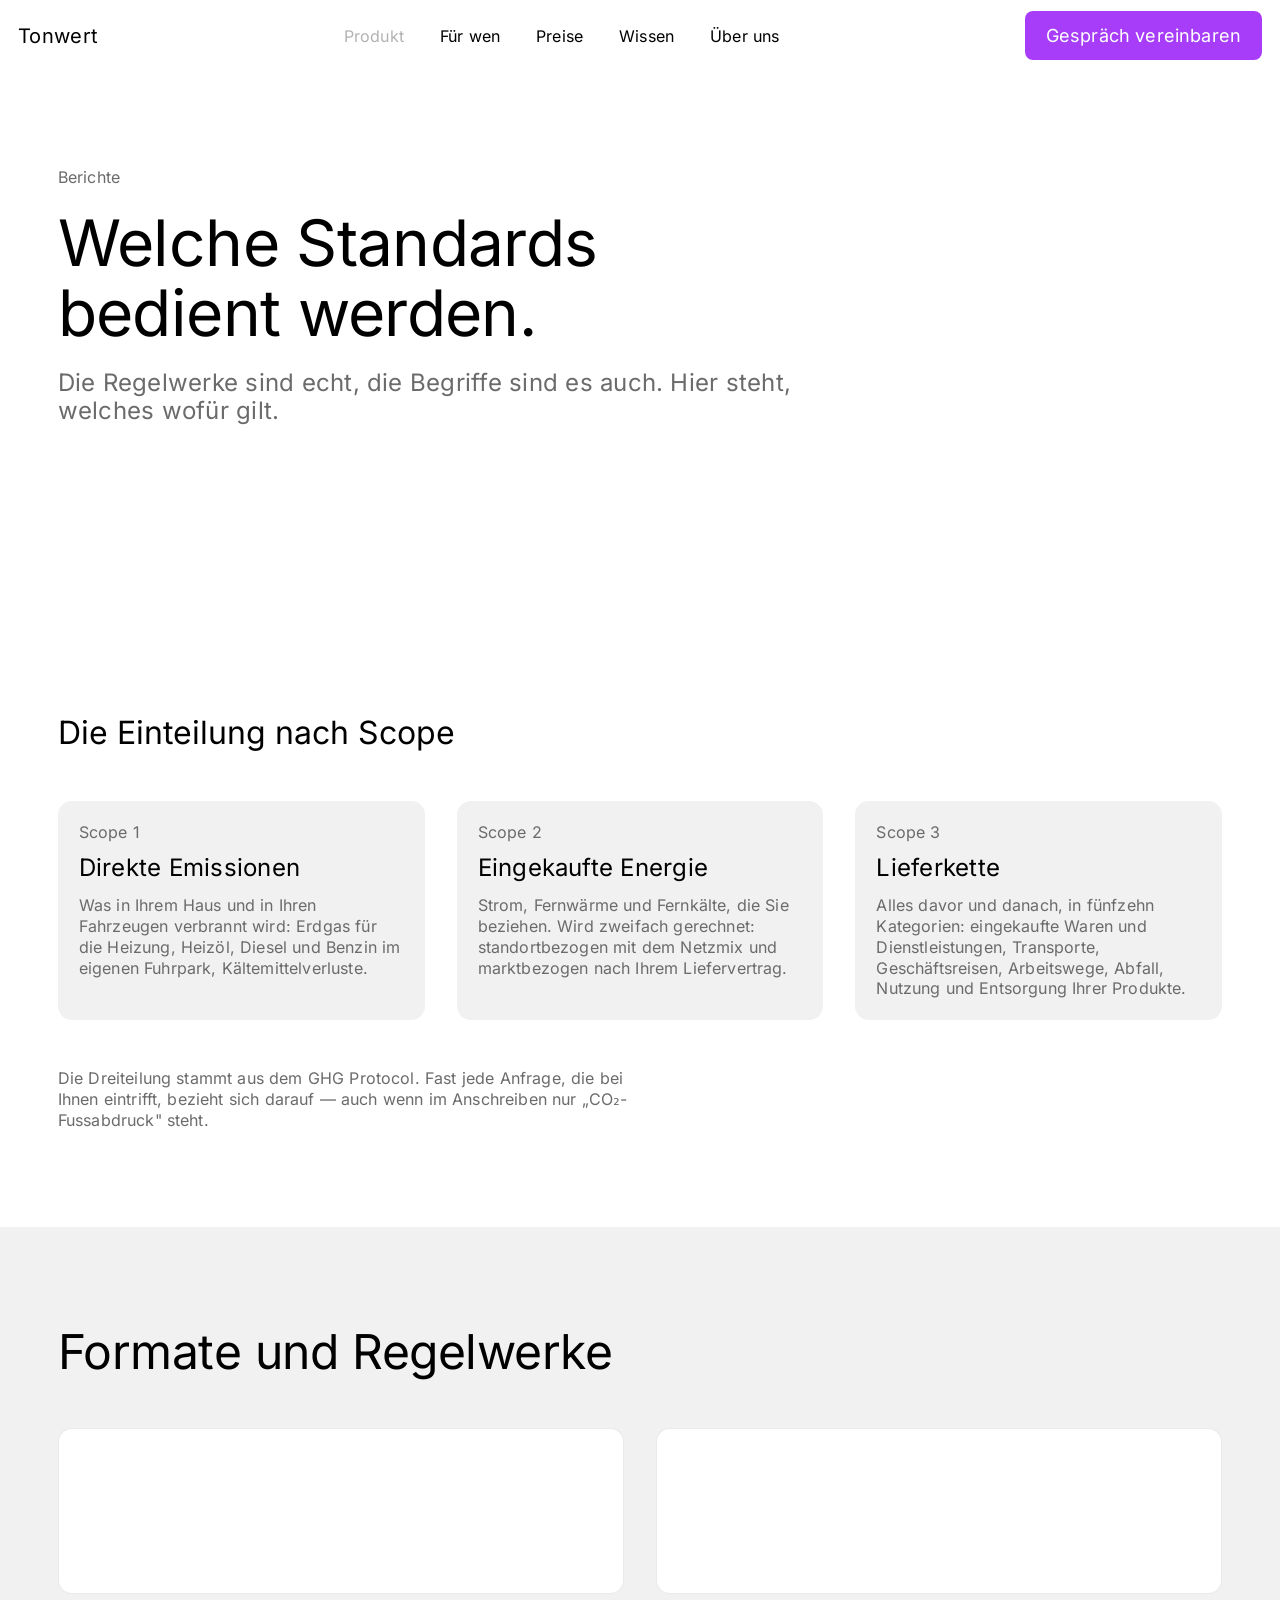
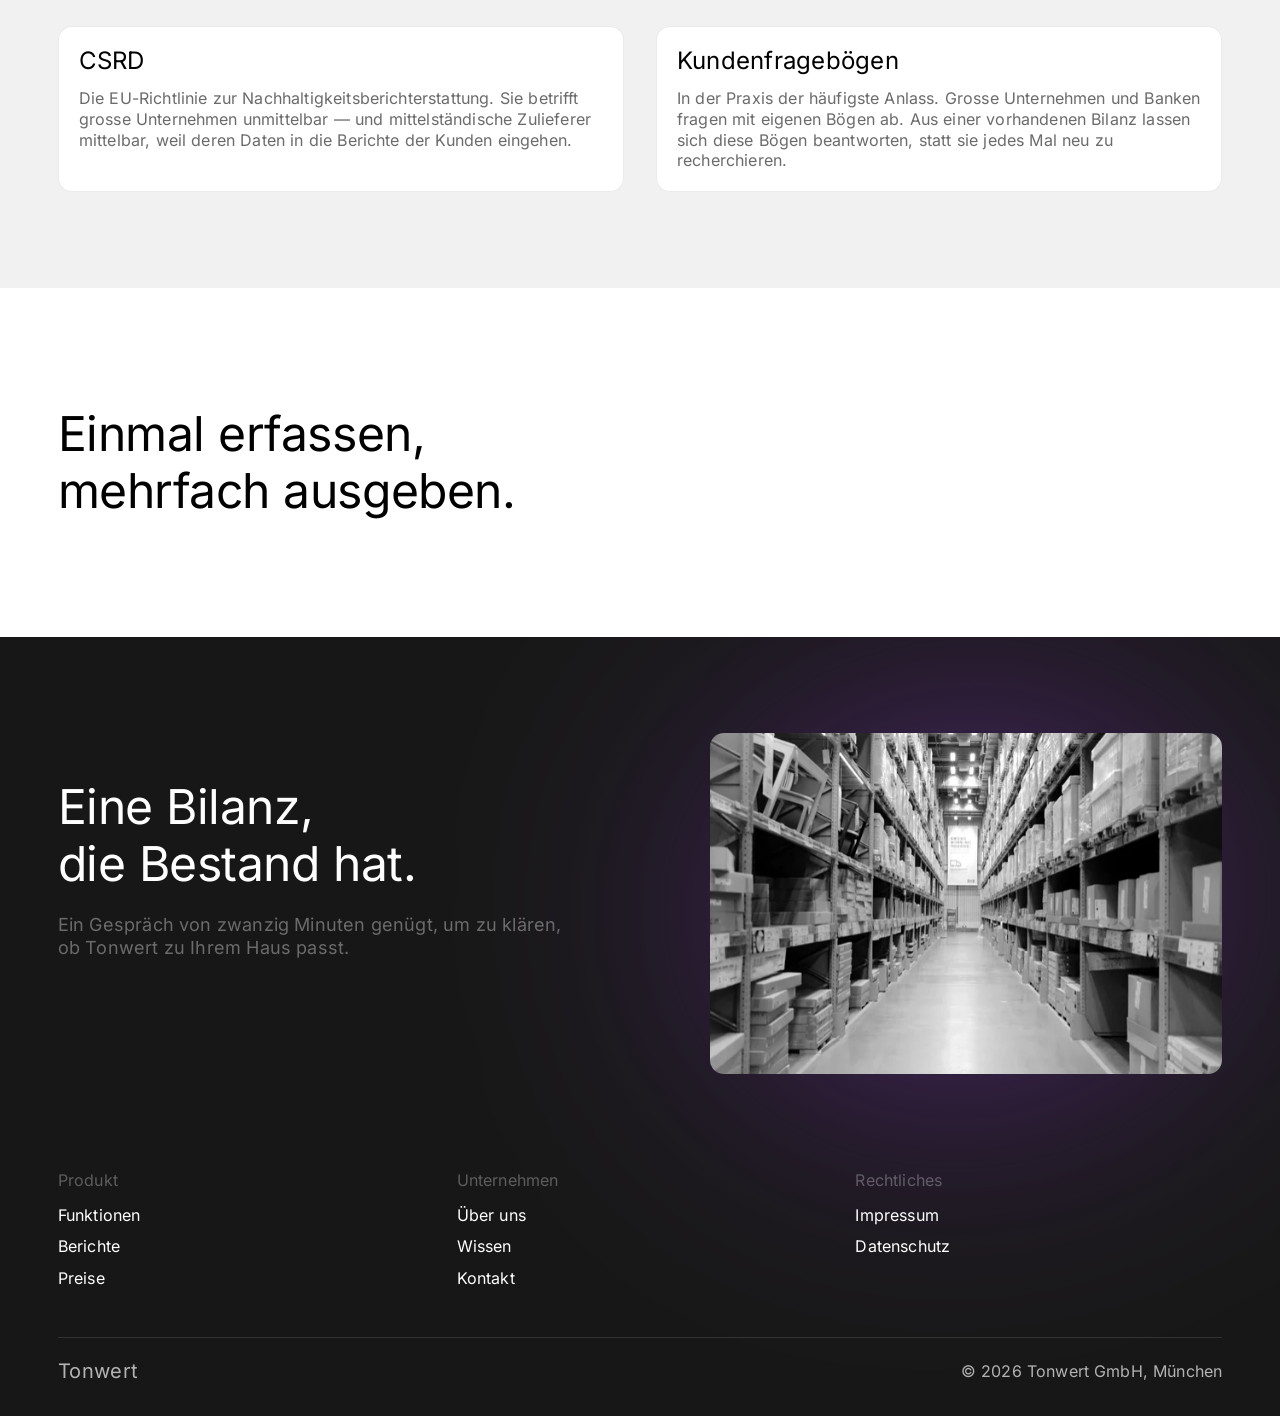
==== berichte/index.html @ 8631d470 "Tonwert: Referenzprojekt auf dem Krepling-Designsystem Elf Seiten, gebaut aus _werkzeug/seiten-bauen" ====
<!doctype html>
<html lang="de">
<head>
<meta charset="utf-8">
<meta name="viewport" content="width=device-width, initial-scale=1">
<meta name="robots" content="noindex, nofollow">
<title>Berichte — Tonwert</title>
<meta name="description" content="VSME, GHG Protocol, CSRD und Kundenfragebögen: welcher Standard wofür gilt.">
<link rel="preload" href="/fonts/inter.woff2" as="font" type="font/woff2" crossorigin>
<link rel="stylesheet" href="/stil.css">
<script>document.documentElement.className+=" js"</script>
</head>
<body>
<a class="sprungmarke t-caption" href="#inhalt">Zum Inhalt springen</a>
<header class="kopf kopf--oben">
  <div class="kopf__reihe">
    <a class="kopf__marke" href="/">Tonwert</a>
    <nav aria-label="Hauptnavigation">
      <ul class="kopf__liste">
        <li class="auswahlfeld">
          <span class="kopf__verweis t-caption" style="opacity:.3">Produkt</span>
          <div class="auswahl"><ul class="auswahl__liste"><li><a class="auswahl__verweis t-caption" href="/funktionen/">Funktionen</a></li><li><a class="auswahl__verweis t-caption" href="/berichte/" aria-current="page">Berichte</a></li></ul></div>
        </li>
        <li><a class="kopf__verweis t-caption" href="/fuer-wen/">Für wen</a></li><li><a class="kopf__verweis t-caption" href="/preise/">Preise</a></li><li><a class="kopf__verweis t-caption" href="/wissen/">Wissen</a></li><li><a class="kopf__verweis t-caption" href="/ueber-uns/">Über uns</a></li>
      </ul>
    </nav>
    <div class="kopf__rechts">
      <a class="knopf knopf--voll t-caption" href="/kontakt/">Gespräch vereinbaren</a>
      <button class="brenner" type="button" aria-expanded="false" aria-label="Menü">
        <span class="brenner__strich"></span><span class="brenner__strich"></span><span class="brenner__strich"></span>
      </button>
    </div>
  </div>
</header>
<div class="blende" data-auf="nein">
  <nav aria-label="Menü">
    <ul class="blende__liste">
      <li class="blende__punkt"><a class="t-subheading" href="/funktionen/">Funktionen</a></li><li class="blende__punkt"><a class="t-subheading" href="/berichte/">Berichte</a></li><li class="blende__punkt"><a class="t-subheading" href="/fuer-wen/">Für wen</a></li><li class="blende__punkt"><a class="t-subheading" href="/preise/">Preise</a></li><li class="blende__punkt"><a class="t-subheading" href="/wissen/">Wissen</a></li><li class="blende__punkt"><a class="t-subheading" href="/ueber-uns/">Über uns</a></li>
      <li class="blende__punkt"><a class="t-subheading" href="/kontakt/">Kontakt</a></li>
    </ul>
  </nav>
</div>
<main id="inhalt">
<section class="abschnitt abschnitt--gross einzugsfeld" style="padding-top:calc(var(--kopfhoehe) + var(--f96))">
  <div class="huelle stapeln">
    <p class="t-caption gedaempft einzug">Berichte</p>
    <h1 class="t-heading-lg einzug einzug--titel">Welche Standards<br>bedient werden.</h1>
    <p class="t-subheading gedaempft einzug " style="max-width:52ch">Die Regelwerke sind echt, die Begriffe sind es auch. Hier steht, welches wofür gilt.</p>
  </div>
</section>
<section class="abschnitt einzugsfeld">
  <div class="huelle stapeln stapeln--weit">
    <h2 class="t-heading-sm einzug einzug--titel">Die Einteilung nach Scope</h2>
    <div class="gitter gitter--3"><article class="karte karte--nebel einzug einzug--reihe s1">
      <p class="t-caption gedaempft">Scope 1</p>
      <h3 class="t-subheading">Direkte Emissionen</h3>
      <p class="t-caption gedaempft">Was in Ihrem Haus und in Ihren Fahrzeugen verbrannt wird: Erdgas für die Heizung, Heizöl, Diesel und Benzin im eigenen Fuhrpark, Kältemittelverluste.</p></article><article class="karte karte--nebel einzug einzug--reihe s2">
      <p class="t-caption gedaempft">Scope 2</p>
      <h3 class="t-subheading">Eingekaufte Energie</h3>
      <p class="t-caption gedaempft">Strom, Fernwärme und Fernkälte, die Sie beziehen. Wird zweifach gerechnet: standortbezogen mit dem Netzmix und marktbezogen nach Ihrem Liefervertrag.</p></article><article class="karte karte--nebel einzug einzug--reihe s3">
      <p class="t-caption gedaempft">Scope 3</p>
      <h3 class="t-subheading">Lieferkette</h3>
      <p class="t-caption gedaempft">Alles davor und danach, in fünfzehn Kategorien: eingekaufte Waren und Dienstleistungen, Transporte, Geschäftsreisen, Arbeitswege, Abfall, Nutzung und Entsorgung Ihrer Produkte.</p></article></div>
    <p class="t-caption gedaempft einzug" style="max-width:60ch">Die Dreiteilung stammt aus dem
      GHG Protocol. Fast jede Anfrage, die bei Ihnen eintrifft, bezieht sich darauf — auch wenn
      im Anschreiben nur „CO₂-Fussabdruck" steht.</p>
  </div>
</section>

<section class="abschnitt abschnitt--nebel einzugsfeld">
  <div class="huelle stapeln stapeln--weit">
    <h2 class="t-heading einzug einzug--titel">Formate und Regelwerke</h2>
    <div class="gitter gitter--2"><article class="karte einzug einzug--reihe s1"><h3 class="t-subheading">VSME</h3><p class="t-caption gedaempft">Freiwilliger Standard für nicht börsennotierte kleine und mittlere Unternehmen, entwickelt von EFRAG. Gedacht genau für den Fall, dass ein Mittelständler Daten liefern muss, ohne selbst berichtspflichtig zu sein.</p></article><article class="karte einzug einzug--reihe s2"><h3 class="t-subheading">GHG Protocol</h3><p class="t-caption gedaempft">Der verbreitete Standard für die Berechnung selbst. Er legt fest, wie Emissionen in Scope 1, 2 und 3 eingeteilt und wie Bilanzgrenzen gezogen werden.</p></article><article class="karte einzug einzug--reihe s3"><h3 class="t-subheading">CSRD</h3><p class="t-caption gedaempft">Die EU-Richtlinie zur Nachhaltigkeitsberichterstattung. Sie betrifft grosse Unternehmen unmittelbar — und mittelständische Zulieferer mittelbar, weil deren Daten in die Berichte der Kunden eingehen.</p></article><article class="karte einzug einzug--reihe s4"><h3 class="t-subheading">Kundenfragebögen</h3><p class="t-caption gedaempft">In der Praxis der häufigste Anlass. Grosse Unternehmen und Banken fragen mit eigenen Bögen ab. Aus einer vorhandenen Bilanz lassen sich diese Bögen beantworten, statt sie jedes Mal neu zu recherchieren.</p></article></div>
  </div>
</section>

<section class="abschnitt einzugsfeld">
  <div class="huelle gitter gitter--seite">
    <h2 class="t-heading einzug einzug--titel">Einmal erfassen,<br>mehrfach ausgeben.</h2>
    <div class="fliess einzug einzug--ruhig">
      <p class="t-body">Die Datenlage ist in allen Fällen dieselbe. Unterschiedlich ist nur, in
        welcher Form sie verlangt wird.</p>
      <p class="t-body gedaempft">Deshalb trennt Tonwert beides: Die Bilanz entsteht einmal. Was
        daraus erzeugt wird — ein VSME-Bericht, eine Antwort auf einen Fragebogen, eine Tabelle
        für Ihre Bank — ist danach eine Frage der Ausgabe, nicht der Arbeit.</p>
    </div>
  </div>
</section>
</main>
<footer class="fuss">
  <div class="huelle">
    <div class="fuss__oben einzugsfeld">
      <div class="fuss__ruf stapeln">
        <h2 class="t-heading einzug einzug--titel">Eine Bilanz,<br>die Bestand hat.</h2>
        <p class="t-body gedaempft einzug spalte-schmal">Ein Gespräch von zwanzig Minuten
          genügt, um zu klären, ob Tonwert zu Ihrem Haus passt.</p>
        <div class="knopfreihe einzug">
          <a class="knopf knopf--hell t-caption" href="/kontakt/">Gespräch vereinbaren</a>
          <a class="knopf knopf--rand t-caption" style="color:var(--papier);border-color:rgba(255,255,255,.4)" href="/preise/">Preise ansehen</a>
        </div>
      </div>
      <div class="fuss__bildfeld scheinfeld einzug einzug--seitlich">
        <span class="schein" aria-hidden="true"></span>
        <div class="bildrahmen "><img src="/bilder/fuss-1800.webp" srcset="/bilder/fuss-600.webp 600w, /bilder/fuss-1200.webp 1200w, /bilder/fuss-1800.webp 1800w" sizes="(min-width:1000px) 44vw, 100vw" alt="Regalreihen in einem Lager" loading="lazy" decoding="async"></div>
      </div>
    </div>
    <div class="fuss__spalten"><div><p class="fuss__titel t-caption">Produkt</p><ul class="fuss__liste"><li><a class="fuss__verweis t-caption" href="/funktionen/">Funktionen</a></li><li><a class="fuss__verweis t-caption" href="/berichte/">Berichte</a></li><li><a class="fuss__verweis t-caption" href="/preise/">Preise</a></li></ul></div><div><p class="fuss__titel t-caption">Unternehmen</p><ul class="fuss__liste"><li><a class="fuss__verweis t-caption" href="/ueber-uns/">Über uns</a></li><li><a class="fuss__verweis t-caption" href="/wissen/">Wissen</a></li><li><a class="fuss__verweis t-caption" href="/kontakt/">Kontakt</a></li></ul></div><div><p class="fuss__titel t-caption">Rechtliches</p><ul class="fuss__liste"><li><a class="fuss__verweis t-caption" href="/impressum/">Impressum</a></li><li><a class="fuss__verweis t-caption" href="/datenschutz/">Datenschutz</a></li></ul></div></div>
    <div class="fuss__unten t-caption">
      <a class="fuss__marke kopf__marke" href="/">Tonwert</a>
      <p>© 2026 Tonwert GmbH, München</p>
    </div>
  </div>
</footer>
<script src="/bewegung.js" defer></script>
</body>
</html>
---- stil.css ----
/* ============================================================================
   Tonwert — Stylesheet
   Grundlage: DESIGNSYSTEM.md (Krepling), vollstaendig uebernommen.
   Zwei gemessene Abweichungen, begruendet in DESIGN.md Abschnitt 6:
     1. Violett #b154f9 -> #a73df8  (sonst 3,81:1 statt 4,5)
     2. zusaetzlicher Randton #949494 fuer Grenzen von Bedienelementen
   Pruefbar mit:  python3 _werkzeug/kontrast.py
   ========================================================================== */

:root{
  /* --- Farben --- */
  --violett:  #a73df8;
  --tinte:    #000000;
  --papier:   #ffffff;
  --nebel:    #f1f1f1;
  --kohle:    #171717;
  --stahl:    #6c6b6b;
  --dunst:    #b3b3b3;   /* nur optische Trennlinien */
  --rand:     #949494;   /* Grenzen von Bedienelementen, 3,03:1 */

  /* --- Abstaende, Grundeinheit 4px --- */
  --s4:4px; --s8:8px; --s12:12px; --s16:16px; --s20:20px;
  --s32:32px; --s48:48px; --s96:96px; --s128:128px; --s192:192px; --s240:240px;

  /* --- Mass --- */
  --mass:1200px;
  --abschnitt:80px;
  --kartenpolster:20px;
  --elementabstand:8px;

  /* --- Radien --- */
  --r-klein:8px;
  --r-gross:14px;
  --r-aufmacher:30px;

  /* --- Schrift --- */
  --satz:"Inter",ui-sans-serif,system-ui,-apple-system,BlinkMacSystemFont,"Segoe UI",Roboto,sans-serif;

  /* --- Bewegung. An krepling.com gemessen, siehe DESIGN.md Abschnitt 5. --- */
  --kurve-zustand:cubic-bezier(.25,.46,.45,.94);  /* easeOutQuad */
  --kurve-einzug:cubic-bezier(.19,1,.22,1);       /* easeOutExpo */
  --d-zustand:300ms;
  --d-einzug:1600ms;        /* Bewegung */
  --d-einzug-op:600ms;      /* Opazitaet — bewusst rund 1s kuerzer als die Bewegung */
  --d-bild:1600ms;
  --stufe:50ms;             /* Staffelung je Element */

  /* --- Illustrationsfarben. NUR fuer die 3D-Objekte, nie fuer Oberflaeche. --- */
  --koralle:  #ff8a73;
  --pfirsich: #ffc3a0;
  --lavendel: #c4a3ff;
  --flieder:  #b57cf8;
  --minze:    #8fe3c4;
  --himmel:   #8ec9ff;
  --blau:     #6aa9ff;
  --butter:   #ffd978;
  --rosa:     #ffa8d4;
}

@font-face{
  font-family:"Inter";
  src:url("fonts/inter.woff2") format("woff2-variations");
  font-weight:400; font-style:normal; font-display:swap;
}

*,*::before,*::after{box-sizing:border-box}
html{-webkit-text-size-adjust:100%; overflow-x:clip}
/* clip, NICHT hidden: hidden macht die Wurzel zum Scrollbehaelter und
   nimmt position:sticky die Wirkung — daran haengt der Kartenstapel.
   Gebraucht wird es, weil das geschlossene Handymenue eine Fensterbreite
   neben der Seite steht (gemessen 750px bei 375px Fenster). */
body{
  margin:0; background:var(--papier); color:var(--tinte);
  font-family:var(--satz); font-weight:400;
  font-size:18px; line-height:1.3; letter-spacing:.01em;
  -webkit-font-smoothing:antialiased;
}
img{max-width:100%;height:auto;display:block}
a{color:inherit}
p{margin:0}
h1,h2,h3,h4{margin:0;font-weight:400}

/* ===========================================================================
   TYPOGRAFIE — ein einziger Schnitt, Hierarchie ueber Groesse und Laufweite
   ========================================================================= */
.t-caption   {font-size:16px;line-height:1.3;letter-spacing:.01em}
.t-body      {font-size:18px;line-height:1.3;letter-spacing:.01em}
.t-subheading{font-size:24px;line-height:1.2;letter-spacing:.01em}
.t-heading-sm{font-size:clamp(26px,3.4vw,32px);line-height:1.2;letter-spacing:0}
.t-heading   {font-size:clamp(32px,5vw,48px);line-height:1.2;letter-spacing:-.01em}
.t-heading-lg{font-size:clamp(38px,6.4vw,64px);line-height:1.1;letter-spacing:-.01em}
.t-display   {font-size:clamp(44px,8vw,80px);line-height:1.1;letter-spacing:-.01em}
.gedaempft   {color:var(--stahl)}

/* ===========================================================================
   DIE 3D-OBJEKTE
   Aus CSS und SVG, nicht gerendert. Jedes Objekt traegt zwei Farbstopps als
   Variablen, damit es sich spaeter gegen ein Rendering austauschen laesst,
   ohne dass die Seiten angefasst werden muessen.

   Die weichen Schatten unter den Objekten sind Illustration, keine Oberflaeche —
   die Regel "keine Schlagschatten" aus dem System bleibt davon unberuehrt.
   ========================================================================= */
.obj{
  position:relative;
  width:var(--gr,120px); height:var(--gr,120px);
  --f1:var(--lavendel); --f2:var(--flieder);
  animation:schweben var(--dauer,11s) ease-in-out infinite;
  animation-delay:var(--verzug,0s);
}
.obj::after{                       /* weicher Schatten auf dem Boden */
  content:""; position:absolute; left:50%; bottom:-16%;
  width:74%; height:13%; transform:translateX(-50%);
  border-radius:50%;
  background:radial-gradient(ellipse at center, rgba(23,23,23,.20), transparent 68%);
  filter:blur(5px);
}
@keyframes schweben{ 50%{ transform:translateY(-9px) } }

/* --- Kugel -------------------------------------------------------------- */
.obj--kugel{
  border-radius:50%;
  background:
    radial-gradient(circle at 30% 24%, rgba(255,255,255,.95), rgba(255,255,255,0) 42%),
    radial-gradient(circle at 76% 82%, rgba(0,0,0,.14), transparent 56%),
    linear-gradient(148deg, var(--f1), var(--f2));
}

/* --- Wuerfel, isometrisch und weich ------------------------------------- */
.obj--wuerfel{ transform-style:preserve-3d; perspective:none }
.obj--wuerfel .k{
  position:absolute; inset:0; border-radius:22%;
  transform-style:preserve-3d;
  transform:rotateX(-26deg) rotateY(-38deg);
  animation:drehen var(--dreh,22s) linear infinite;
}
.obj--wuerfel .k > i{
  position:absolute; inset:0; border-radius:22%;
  box-shadow:inset 0 0 0 1px rgba(255,255,255,.22);
}
.obj--wuerfel .vorn  {background:linear-gradient(150deg,var(--f1),var(--f2));
                      transform:translateZ(calc(var(--gr,120px)/2))}
.obj--wuerfel .oben  {background:linear-gradient(170deg,#fff,var(--f1));
                      transform:rotateX(90deg) translateZ(calc(var(--gr,120px)/2))}
.obj--wuerfel .seite {background:linear-gradient(120deg,var(--f2),rgba(0,0,0,.28));
                      transform:rotateY(90deg) translateZ(calc(var(--gr,120px)/2))}
@keyframes drehen{ to{ transform:rotateX(-26deg) rotateY(322deg) } }

/* --- Kapsel ------------------------------------------------------------- */
.obj--kapsel{
  height:calc(var(--gr,120px)*.52);
  border-radius:999px;
  background:
    linear-gradient(180deg, rgba(255,255,255,.72), rgba(255,255,255,0) 44%),
    linear-gradient(118deg, var(--f1), var(--f2));
}
.obj--kapsel::before{             /* Glanzkante */
  content:""; position:absolute; left:9%; right:34%; top:14%; height:22%;
  border-radius:999px; background:rgba(255,255,255,.52); filter:blur(3px);
}

/* --- Ring --------------------------------------------------------------- */
.obj--ring{
  border-radius:50%;
  background:conic-gradient(from 205deg, var(--f1), var(--f2), var(--f1));
  -webkit-mask:radial-gradient(circle, transparent 44%, #000 45%);
          mask:radial-gradient(circle, transparent 44%, #000 45%);
}
.obj--ring::after{ width:58%; bottom:-10% }

/* --- Farbpaare laut System ---------------------------------------------- */
.p-koralle  { --f1:var(--koralle);  --f2:var(--lavendel) }
.p-himmel   { --f1:var(--himmel);   --f2:var(--minze) }
.p-lavendel { --f1:var(--lavendel); --f2:var(--pfirsich) }
.p-blau     { --f1:var(--blau);     --f2:var(--flieder) }
.p-butter   { --f1:var(--butter);   --f2:var(--koralle) }
.p-rosa     { --f1:var(--rosa);     --f2:var(--lavendel) }

@media(prefers-reduced-motion:reduce){
  .obj,.obj--wuerfel .k{ animation:none }
}


/* ===========================================================================
   BEWEGUNG — vollstaendig an krepling.com gemessen
   -------------------------------------------------------------------------
   Gemessen wurde die gesamte Bewegungsgrammatik: 32 Uebergaenge, drei
   benutzte Kurven, NULL Keyframe-Animationen. Jeder Wert hier ist ein
   gemessener Wert, kein geschaetzter. Nachweis in DESIGN.md Abschnitt 5.

   Die Umsetzung ist eigener Code auf eigenem Markup — uebernommen sind die
   Werte: Dauern, Kurven, Winkel, und welche Eigenschaft wann laeuft.

   DREI Regeln tragen den ganzen Charakter:
     1. Opazitaet laeuft IMMER kuerzer als die Bewegung, und IMMER mit der
        voreingestellten Kurve `ease`, nicht mit der Einzugskurve. Das
        Element ist also laengst sichtbar, waehrend es noch gleitet.
     2. Jedes Einziehen startet eine ganze Elementhoehe tiefer (100%),
        gekippt und in der Hoehe gestreckt — und loest sich zu `scale(1)`.
     3. Zustandswechsel sind ausnahmslos 300 ms.
   ========================================================================= */

:root{
  /* --- Die drei benutzten Kurven. Die Vorlage definiert 26, benutzt 3. --- */
  --k-zustand:cubic-bezier(.25,.46,.45,.94);  /* quadOut — jeder Zustandswechsel */
  --k-einzug: cubic-bezier(.19,1,.22,1);      /* expoOut — jedes Einziehen      */
  --k-hinein: cubic-bezier(.55,.085,.68,.53); /* quadIn  — nur von aussen herein */

  /* --- Dauern, je Bauteil gemessen --- */
  --d-zustand:300ms;                        /* alles Interaktive               */
  --d-pfeil:500ms;                          /* Pfeil der Klappliste            */
  --d-einzug:1800ms;  --d-einzug-op:1000ms; /* Hauptmotiv                      */
  --d-titel:1600ms;   --d-titel-op:600ms;   /* Titel, mit 100 ms Vorlauf       */
  --d-titelvor:100ms;
  --d-marke:1250ms;   --d-marke-op:250ms;   /* Objekte und Symbole             */
  --d-bild:1600ms;                          /* Bilder, 0,8 -> 1                */
  --d-reihe:2000ms;   --d-reihe-op:1000ms;  /* gestaffelte Listen              */
  --d-seitlich:1000ms;                      /* seitliches Einziehen            */
  --d-schein:800ms;   --d-scheinvor:300ms;  /* Farbschein hinter Bildern       */
  --d-thema:1000ms;                         /* Umblenden hell/dunkel           */
  --d-band:600ms;
  --stufe:50ms;                             /* Staffelung, gemessen bis 0,7 s  */

  /* --- Fliessendes Mass: max(Handywert, Wert bei 1440px) ------------------
     Die Vorlage bemisst alles so. 2,2222vw sind bei 1440px genau 32px. */
  --f8:max(.5rem,.5555555556vw);
  --f16:max(1rem,1.1111111111vw);
  --f20:max(1.25rem,1.3888888889vw);
  --f32:max(2rem,2.2222222222vw);
  --f48:max(3rem,3.3333333333vw);
  --f96:max(6rem,6.6666666667vw);
  --f128:max(8rem,8.8888888889vw);
  --f192:max(12rem,13.3333333333vw);
  --f240:max(15rem,16.6666666667vw);
  --r-gross-f:max(.875rem,.9722222222vw);
  --kopfhoehe:max(3.5rem,5.5555555556vw);
  --einzug:max(.625rem,1.3888888889vw);
}

/* ---------------------------------------------------------------------------
   1. ZUSTANDSWECHSEL — ausnahmslos 300 ms, quadOut
   ------------------------------------------------------------------------ */
a,button,.knopf,.reiter{
  transition:
    color            var(--d-zustand) var(--k-zustand),
    background-color var(--d-zustand) var(--k-zustand),
    border-color     var(--d-zustand) var(--k-zustand),
    opacity          var(--d-zustand) var(--k-zustand);
}

/* ---------------------------------------------------------------------------
   2. DAS EINZIEHEN — das Hauptmotiv der Vorlage
   Start: eine ganze Elementhoehe tiefer, um die X-Achse gekippt, in der
   Hoehe auf 125% gestreckt. Drehpunkt liegt bewusst WEIT unter dem Element
   (50% 200%), dadurch beschreibt es einen Bogen statt einer Gerade.
   Am Schirm ab 1000px ist die Kippung doppelt so stark: 20 statt 10 Grad.
   ------------------------------------------------------------------------ */
.js .einzug{
  opacity:0;
  transform:rotateX(-10deg) translate3d(0,100%,0) scaleY(1.25);
  transform-origin:50% 200%;
  transform-style:preserve-3d;
  transition:
    transform var(--d-einzug)    var(--k-einzug),
    opacity   var(--d-einzug-op) ease;          /* ease, nicht Einzugskurve */
  transition-delay:var(--verzug,0s);
}
@media(min-width:1000px){
  .js .einzug{ transform:rotateX(-20deg) translate3d(0,100%,0) scaleY(1.25) }
}
.js .einzug.da{ opacity:1; transform:scale(1) }

/* Der Behaelter gibt die Perspektive. Ohne ihn bleibt die Kippung flach. */
.einzugsfeld{ perspective:max(600px,70vw) }   /* Boden: 70vw allein fiele bei
   schmalem Fenster auf einen so kurzen Abstand, dass die Kippung kippt — und bei
   einem Fenster der Breite 0 (Messfall) ganz auf 0px. */

/* --- Titelvariante: zusaetzlich geschert und um zwei Achsen gedreht ------
   Nur fuer Ueberschriften. Bei langen Absaetzen wirkt die Scherung schief. */
.js .einzug--titel{
  transform:translate3d(0,100%,0) scaleY(1.15) skewY(-4deg) rotateY(10deg) rotateX(-5deg);
  transform-origin:50% 100%;
  transition:
    transform var(--d-titel)    var(--k-einzug) var(--d-titelvor),
    opacity   var(--d-titel-op) ease            var(--d-titelvor);
}
@media(min-width:1000px){
  .js .einzug--titel{
    transform:translate3d(0,100%,0) scaleY(1.15) skewY(-4deg) rotateY(10deg) rotateX(-5deg);
  }
}
.js .einzug--titel.da{ transform:translateZ(0) }

/* --- Markenvariante: waechst aus dem Nichts, 40 Grad gekippt -------------
   Fuer die 3D-Objekte und Symbolflaechen. Opazitaet nur 250 ms — das Objekt
   ist fast sofort da und wird dann erst gross. */
.js .einzug--marke{
  transform:scale(0) translateY(200%) rotateX(-40deg);
  transform-origin:50% 100%;
  transition:
    transform var(--d-marke)    var(--k-einzug),
    opacity   var(--d-marke-op) ease;
}
.js .einzug--marke.da{ transform:scale(1) }

/* --- Reihenvariante: gestaffelte Listen, langsamster Weg der Vorlage ----- */
.js .einzug--reihe{
  transition:
    transform var(--d-reihe)    var(--k-einzug) var(--verzug,0s),
    opacity   var(--d-reihe-op) ease            var(--verzug,0s);
}

/* --- Ruhige Variante: nur Versatz, keine Kippung ------------------------
   PFLICHT fuer lange Spalten. Die gekippte Variante dreht um einen Punkt weit
   UNTER dem Element (50% 200%). Bei einem kurzen Perspektivabstand projiziert
   das einen hohen Block enorm in die Breite — gemessen 1267px Kasten bei 375px
   Fenster auf der Datenschutzseite, also 446px Querlauf. Die Vorlage legt das
   Motiv nie auf eine lange Spalte, nur auf Ueberschriften und Karten. */
.js .einzug--ruhig{
  transform:translate3d(0,40px,0);
  transform-origin:50% 50%;
}
@media(min-width:1000px){
  .js .einzug--ruhig{ transform:translate3d(0,40px,0) }
}
.js .einzug--ruhig.da{ transform:none }

/* --- Seitlich: aus 10% Versatz nach rechts, mit der KURZEN Kurve --------- */
.js .einzug--seitlich{
  transform:translateX(10%);
  transition:
    transform var(--d-seitlich) var(--k-zustand),
    opacity   var(--d-seitlich) var(--k-zustand);
}
.js .einzug--seitlich.da{ transform:translateX(0) }

/* --- Staffelstufen. Gemessen bis 0,7 s in 0,05-Schritten. --------------- */
.s1{--verzug:.05s}  .s2{--verzug:.1s}   .s3{--verzug:.15s} .s4{--verzug:.2s}
.s5{--verzug:.25s}  .s6{--verzug:.3s}   .s7{--verzug:.35s} .s8{--verzug:.4s}
.s9{--verzug:.45s}  .s10{--verzug:.5s}  .s11{--verzug:.55s} .s12{--verzug:.6s}
.s13{--verzug:.65s} .s14{--verzug:.7s}

/* ---------------------------------------------------------------------------
   3. BILDER — jedes Bild zieht von 0,8 auf 1 ueber 1,6 s
   Der Rahmen schneidet, das Bild selbst waechst. Kein Opazitaetswechsel.
   ------------------------------------------------------------------------ */
.bildrahmen{ overflow:hidden; border-radius:var(--r-gross-f) }
.js .bildrahmen > img,
.js .bildrahmen > picture > img,
.js .bildrahmen > .flaeche{
  transform:scale(.8);
  transition:transform var(--d-bild) var(--k-einzug) var(--verzug,0s);
  will-change:transform;
}
.js .bildrahmen.da > img,
.js .bildrahmen.da > picture > img,
.js .bildrahmen.da > .flaeche{ transform:scale(1) }

/* Farbschein hinter einem Bild: dreht leicht und waechst, 300 ms spaeter.
   Einzige Farbstimme bleibt das Violett. */
.scheinfeld{ position:relative }
.schein{
  position:absolute; left:50%; top:50%; width:100%; height:115%;
  border-radius:50%; pointer-events:none; z-index:-1;
  background:var(--violett);
  filter:blur(max(4.625rem,10.4166666667vw));
  opacity:0;
  transform:translate(-50%,-50%) rotate(-6.671deg) scale(.6);
  transition:
    transform var(--d-schein) var(--k-zustand) var(--d-scheinvor),
    opacity   var(--d-schein) var(--k-zustand) var(--d-scheinvor);
  will-change:transform,opacity;
}
.js .scheinfeld.da > .schein{
  opacity:.35; transform:translate(-50%,-50%) rotate(-6.671deg) scale(1);
}

/* ---------------------------------------------------------------------------
   4. KLAPPLISTE — so oeffnen sich die Unterpunkte
   Pfeil: 500 ms Einzugskurve, GEGEN den Uhrzeigersinn auf -180 Grad.
   Koerper: Hoehe 0 -> Inhaltshoehe. Die Vorlage faehrt das per Skript, im
   CSS steht dort nur `overflow:hidden`. Die Dauer ist deshalb der eine
   gesetzte Wert im System: dieselben 500 ms wie der Pfeil, mit dem sie laeuft.
   ------------------------------------------------------------------------ */
.klappe{ border-top:1px solid rgba(0,0,0,.1) }
.klappe:first-child{ border-top:0 }
.klappe__kopf{
  display:flex; align-items:center; justify-content:space-between; gap:var(--f32);
  width:100%; padding:var(--f32) var(--f20);
  background:none; border:0; text-align:left; cursor:pointer;
  font:inherit; color:inherit;
}
.klappe__pfeil{
  flex:0 0 auto; width:max(1.125rem,1.25vw); height:auto;
  transition:transform var(--d-pfeil) var(--k-einzug);
}
.klappe[data-auf="ja"] .klappe__pfeil{ transform:rotate(-180deg) }
.klappe__koerper{ overflow:hidden; height:0 }
.js .klappe__koerper{
  transition:height var(--d-pfeil) var(--k-einzug);
}
.klappe__innen{ padding:0 var(--f20) var(--f32) }

/* ---------------------------------------------------------------------------
   5. STAPELKARTEN — so oeffnen sich die Karten
   Am Schirm: ein 300vh hoher Lauf, darin ein festgehaltener Bildschirm.
   Die Karten liegen uebereinander und werden beim Scrollen durchgeschoben;
   die Verschiebung setzt das Skript. Am Handy einfach gestapelt.
   ------------------------------------------------------------------------ */
.stapel__karte{
  transform-style:preserve-3d; overflow:hidden;
  border-radius:var(--r-gross-f); width:100%;
  display:flex; flex-direction:column;
}
.stapel__karte:not(:last-child){ margin-bottom:var(--f16) }
.stapel__karte:nth-child(odd){  background:var(--papier); color:var(--tinte) }
.stapel__karte:nth-child(2n){   background:var(--kohle);   color:var(--papier) }
.stapel__karte:nth-child(2n) .stapel__text{ color:var(--dunst) }
.stapel__karte:nth-child(odd) .stapel__text{ color:var(--stahl) }
.stapel__inhalt{ padding:var(--f48) var(--f32) }
/* Der Rahmen gibt das Mass, nicht das Bild. Ohne height:100% und object-fit
   erzwingt das img seine eigene Hoehe und sprengt die Karte — gemessen
   744 px Bild in einer 691 px hohen Karte. */
.stapel__bild{ width:100%; aspect-ratio:2.55; flex:0 0 auto; min-height:0 }
.stapel__bild img{ width:100%; height:100%; object-fit:cover }

@media(min-width:1000px){
  .stapel{ height:300vh; position:relative }
  .stapel__halter{
    position:sticky; top:0; height:100vh; height:100svh;
    display:flex; align-items:center;
  }
  /* Am Schirm sind alle Karten gleich hoch — sonst wackelt der Stapel. */
  .stapel__karte{
    position:absolute; left:0; right:0; margin-bottom:0;
    height:min(76vh,680px);
    transition:transform var(--d-zustand) var(--k-zustand);
  }
  .stapel__bild{ flex:1 1 auto; aspect-ratio:auto }
}

/* ---------------------------------------------------------------------------
   6. KOPFZEILE — weicht beim Abwaertsscrollen nach oben aus
   Die Flaeche dahinter blendet mit 300 ms VERZUG ein. Dadurch kommt zuerst
   die Bewegung, dann der Grund — nicht beides zugleich.
   ------------------------------------------------------------------------ */
.kopf{
  position:fixed; top:0; left:0; width:100%; z-index:50;
  height:var(--kopfhoehe); display:flex; align-items:center;
  padding:0 var(--einzug); pointer-events:none;
  transition:
    color     var(--d-zustand) var(--k-zustand),
    transform var(--d-zustand) var(--k-zustand);
}
.kopf > *{ pointer-events:auto }
.kopf::before{
  content:""; position:absolute; inset:0; z-index:-1;
  background:rgba(160,160,160,.2);
  -webkit-backdrop-filter:blur(12px); backdrop-filter:blur(12px);
  opacity:0; transition:opacity var(--d-zustand) var(--k-zustand);
}
.kopf:not(.kopf--oben)::before{ opacity:1; transition-delay:var(--d-zustand) }
.kopf--weg{ transform:translateY(calc(-1 * var(--kopfhoehe))) }
.kopf--dunkel{ color:var(--papier) }
.kopf--dunkel .kopf__verweis::before{ background:rgba(255,255,255,.22) }
.kopf--dunkel .auswahl__liste{ background:var(--kohle); border-color:rgba(255,255,255,.18) }
.kopf--dunkel .auswahl__verweis{ color:var(--papier) }
@media(any-hover:hover){ .kopf--dunkel .auswahl__verweis:hover{ background:rgba(255,255,255,.12) } }

/* Verweise im Kopf: Hover legt eine graue Waesche darunter, kein Unterstrich */
.kopf__verweis{ position:relative; padding:var(--f8) var(--f16); text-decoration:none }
.kopf__verweis::before{
  content:""; position:absolute; inset:0; z-index:-1; border-radius:var(--r-klein);
  background:rgba(163,163,163,.2); opacity:0;
  transition:opacity var(--d-zustand) var(--k-zustand);
}
@media(any-hover:hover){ .kopf__verweis:hover::before{ opacity:1 } }
.kopf__verweis[aria-current]{ opacity:.3; pointer-events:none }

/* ---------------------------------------------------------------------------
   7. AUFKLAPPMENUE IM KOPF — die Unterpunkte
   Kein Hoehenwechsel: der Behaelter faehrt sein POLSTER OBEN auf, die Liste
   blendet ein. Dadurch gleitet die Liste herunter, ohne dass etwas springt.
   ------------------------------------------------------------------------ */
.auswahlfeld{ position:relative }
.auswahl{
  position:absolute; top:100%; left:50%; transform:translateX(-50%);
  pointer-events:none; padding-top:0;
  transition:padding-top var(--d-zustand) var(--k-zustand);
}
.auswahl__liste{
  margin:0; padding:var(--f8); list-style:none; min-width:14rem;
  border-radius:var(--r-gross); background:var(--papier);
  border:1px solid rgba(0,0,0,.08);
  opacity:0; transition:opacity var(--d-zustand) var(--k-zustand);
}
.auswahlfeld:hover .auswahl,
.auswahlfeld:focus-within .auswahl{ pointer-events:auto; padding-top:var(--s12) }
.auswahlfeld:hover .auswahl__liste,
.auswahlfeld:focus-within .auswahl__liste{ opacity:1 }
.auswahl__verweis{
  display:block; padding:var(--f8) var(--f16); border-radius:var(--r-klein);
  text-decoration:none; color:var(--tinte);
  transition:
    background-color var(--d-zustand) var(--k-zustand),
    opacity          var(--d-zustand) var(--k-zustand);
}
@media(any-hover:hover){ .auswahl__verweis:hover{ background:var(--nebel) } }

/* ---------------------------------------------------------------------------
   8. HANDYMENUE — faehrt von rechts herein, Brenner wird zum Kreuz
   Gemessen: 43 Grad, nicht 45. Und scaleX(.9), die Striche werden beim
   Drehen leicht kuerzer.
   ------------------------------------------------------------------------ */
.blende{
  position:fixed; inset:0; z-index:49; background:var(--papier);
  padding:var(--kopfhoehe) var(--einzug) var(--f32);
  transform:translateX(100%); pointer-events:none;
  visibility:hidden;              /* sonst bleiben die Verweise tabbar */
  transition:
    transform  var(--d-zustand) var(--k-zustand),
    color      var(--d-zustand) var(--k-zustand),
    visibility 0s var(--d-zustand);
}
.blende[data-auf="ja"]{
  transform:translateX(0); pointer-events:auto; overflow:auto;
  visibility:visible;
  transition:
    transform  var(--d-zustand) var(--k-zustand),
    color      var(--d-zustand) var(--k-zustand),
    visibility 0s;
}
@media(min-width:1000px){ .blende{ display:none } }
.blende__punkt{
  background:rgba(163,163,163,.2); border-radius:var(--r-klein);
  transition:background-color var(--d-zustand) var(--k-zustand);
}
.brenner{
  position:relative; width:1.5rem; height:.75rem;
  background:none; border:0; padding:0; cursor:pointer; color:inherit;
}
.brenner__strich{
  position:absolute; left:50%; width:100%; height:1px; background:currentColor;
  transform-origin:left; transform:translateX(-50%);
  transition:
    top       var(--d-zustand) var(--k-zustand),
    transform var(--d-zustand) var(--k-zustand),
    opacity   var(--d-zustand) var(--k-zustand);
}
.brenner__strich:nth-child(1){ top:0 }
.brenner__strich:nth-child(2){ top:50% }
.brenner__strich:nth-child(3){ top:100% }
.brenner[aria-expanded="true"] .brenner__strich:nth-child(1){
  top:50%; transform:rotate(43deg) scaleX(.9) translateX(-50%);
}
.brenner[aria-expanded="true"] .brenner__strich:nth-child(2){ opacity:0 }
.brenner[aria-expanded="true"] .brenner__strich:nth-child(3){
  top:50%; transform:rotate(-43deg) scaleX(.9) translateX(-50%);
}

/* ---------------------------------------------------------------------------
   9. FUSSZEILE — Unterstrich faehrt von links auf
   Nur wo es echtes Hover gibt. Auf Tastflaechen stoert ein Hoverzustand,
   der haengen bleibt — die Vorlage kapselt das sauber mit any-hover.
   ------------------------------------------------------------------------ */
.fuss__verweis{ position:relative; text-decoration:none; display:inline-block }
@media(any-hover:hover){
  .fuss__verweis::before{
    content:""; position:absolute; left:0; right:0; bottom:-2px; height:1px;
    background:var(--violett); transform-origin:left; transform:scaleX(0);
    transition:transform var(--d-zustand) var(--k-zustand);
  }
  .fuss__verweis:hover::before{ transform:scaleX(1) }
  .fuss__marke{ transition:opacity var(--d-zustand) var(--k-zustand) }
  .fuss__marke:hover{ opacity:.7 }
}

/* ---------------------------------------------------------------------------
   10. ABSCHNITTSNAVIGATION — eigene Dauern, 200/400 ms
   ------------------------------------------------------------------------ */
.sprung__verweis{ position:relative; text-decoration:none }
.sprung__verweis::before{
  content:""; position:absolute; inset:0; z-index:-1; border-radius:999px;
  background:var(--nebel); opacity:0;
  transition:background-color 200ms, opacity 400ms;
}
.sprung__verweis[aria-current]::before{ opacity:1 }

/* ---------------------------------------------------------------------------
   11. UMBLENDEN HELL/DUNKEL — 1 s, reine Opazitaet, voreingestellte Kurve
   ------------------------------------------------------------------------ */
.themafeld{ position:relative; isolation:isolate }
.themagrund{ position:absolute; inset:0; z-index:-1 }
.themagrund--dunkel{ background:var(--kohle); opacity:0; transition:opacity var(--d-thema) }
.themafeld.dunkel .themagrund--dunkel{ opacity:1 }

/* ---------------------------------------------------------------------------
   12. LAUFBAND — laeuft gleichmaessig, per Skript, nicht per Keyframe
   ------------------------------------------------------------------------ */
.band{ overflow:hidden }
.band__reihe{ display:flex; gap:var(--f16); width:max-content; will-change:transform }

/* ---------------------------------------------------------------------------
   13. AUFMACHERBILD — steht auf 1,1 und wird beim Scrollen zurueckgefuehrt
   ------------------------------------------------------------------------ */
.aufmacher{ position:relative; overflow:hidden }
@media(min-width:1000px){
  .aufmacher__bild{ transform-origin:50% 0; transform:scale(1.1) }
}
.aufmacher__schleier{
  position:absolute; left:0; bottom:0; width:100%; height:60vh;
  background:linear-gradient(0deg,var(--nebel) 20%,rgba(255,255,255,0) 100%);
  pointer-events:none; opacity:0; will-change:opacity;
}

/* ---------------------------------------------------------------------------
   14. SEITENWECHSEL — 500 ms Opazitaet
   ------------------------------------------------------------------------ */
@view-transition{ navigation:auto }
::view-transition-old(root),::view-transition-new(root){
  animation-duration:var(--d-pfeil); animation-timing-function:var(--k-zustand);
}

/* ---------------------------------------------------------------------------
   15. ABSCHALTEN — vollstaendig
   ------------------------------------------------------------------------ */
@media(prefers-reduced-motion:reduce){
  .js .einzug,.js .einzug--titel,.js .einzug--marke,.js .einzug--seitlich,
  .js .bildrahmen > img,.js .bildrahmen > picture > img,.js .bildrahmen > .flaeche,
  .schein{
    opacity:1!important; transform:none!important; transition:none!important;
  }
  .js .scheinfeld.da > .schein{ opacity:.35!important }
  a,button,.knopf,.reiter,.kopf,.blende,.brenner__strich,.klappe__pfeil,
  .klappe__koerper,.auswahl,.auswahl__liste,.themagrund--dunkel,
  .sprung__verweis::before,.fuss__verweis::before{ transition:none!important }
  @media(min-width:1000px){ .aufmacher__bild{ transform:none } }
}


/* ===========================================================================
   LAYOUT
   Das fliessende Mass der Vorlage: alles in max(Handywert, Wert-bei-1440px).
   Umbruch bei 1000px, wie im Original. Darunter einspaltig.
   ========================================================================= */
.huelle{ width:100%; max-width:var(--mass); margin:0 auto; padding:0 var(--einzug) }
.huelle--weit{ max-width:none; padding:0 var(--einzug) }
.abschnitt{ padding:var(--f96) 0 }
.abschnitt--gross{ padding:var(--f192) 0 }
.abschnitt--nebel{ background:var(--nebel) }
.abschnitt--kohle{ background:var(--kohle); color:var(--papier) }
.abschnitt--kohle .gedaempft{ color:var(--dunst) }

.stapeln{ display:flex; flex-direction:column; gap:var(--f20) }
.stapeln--eng{ gap:var(--f8) }
.stapeln--weit{ gap:var(--f48) }

.gitter{ display:grid; gap:var(--f32) }
@media(min-width:1000px){
  .gitter--2{ grid-template-columns:repeat(2,minmax(0,1fr)) }
  .gitter--3{ grid-template-columns:repeat(3,minmax(0,1fr)) }
  .gitter--4{ grid-template-columns:repeat(4,minmax(0,1fr)) }
  .gitter--seite{ grid-template-columns:minmax(0,5fr) minmax(0,6fr); align-items:center }
  .gitter--seite-um{ grid-template-columns:minmax(0,6fr) minmax(0,5fr); align-items:center }
}
.spalte-schmal{ max-width:46ch }
.mitte{ margin-left:auto; margin-right:auto; text-align:center }

/* --- Knoepfe ------------------------------------------------------------ */
.knopf{
  display:inline-flex; align-items:center; justify-content:center; gap:var(--s8);
  min-height:44px; padding:var(--s12) var(--s20);
  border-radius:var(--r-klein); border:1px solid transparent;
  font:inherit; text-decoration:none; cursor:pointer;
}
.knopf--voll{ background:var(--violett); color:var(--papier) }
.knopf--rand{ background:transparent; color:var(--tinte); border-color:var(--rand) }
.knopf--hell{ background:var(--papier); color:var(--tinte) }
@media(any-hover:hover){
  .knopf--voll:hover{ background:var(--tinte) }
  .knopf--rand:hover{ background:var(--nebel); border-color:var(--tinte) }
  .knopf--hell:hover{ background:var(--nebel) }
}
.knopfreihe{ display:flex; flex-wrap:wrap; gap:var(--s12) }

/* --- Verweise im Fliesstext -------------------------------------------- */
.fliess a{ color:var(--violett); text-decoration:underline; text-underline-offset:3px;
  padding:2px 0; display:inline-block }
@media(any-hover:hover){ .fliess a:hover{ color:var(--tinte) } }

/* --- Karten ------------------------------------------------------------ */
.karte{
  background:var(--papier); border:1px solid rgba(0,0,0,.08);
  border-radius:var(--r-gross); padding:var(--kartenpolster);
  display:flex; flex-direction:column; gap:var(--s12);
}
.karte--nebel{ background:var(--nebel); border-color:transparent }
.karte--rand{ background:transparent }
.karte__zahl{ color:var(--stahl) }

/* --- Aufmacher --------------------------------------------------------- */
.aufmacher__h1{ font-size:clamp(34px,4.9vw,66px); line-height:1.08; letter-spacing:-.015em }
.aufmacher{ min-height:100svh; display:flex; align-items:flex-end;
  padding-bottom:var(--f48); color:var(--papier) }
.aufmacher__grund{ position:absolute; inset:0; overflow:hidden; z-index:-2; background:var(--kohle) }
.aufmacher__bild{ width:100%; height:100%; object-fit:cover; display:block }
/* Der Schleier ist gestaffelt, nicht gleichmaessig: oben bleibt das Foto offen,
   unten — wo Titel und Vorspann stehen — wird er so weit zugezogen, wie die
   Messung es verlangt. Stopps gerechnet, nicht geschaetzt: siehe
   _werkzeug/aufmacher-kontrast.js */
.aufmacher__dunkel{ position:absolute; inset:0; z-index:-1; pointer-events:none;
  background:linear-gradient(to bottom,
    rgba(0,0,0,.34) 0%, rgba(0,0,0,.18) 30%, rgba(0,0,0,.46) 58%,
    rgba(0,0,0,.66) 80%, rgba(0,0,0,.80) 100%) }
.aufmacher__inhalt{ position:relative; width:100%; display:flex; flex-direction:column;
  gap:var(--f32); padding-top:var(--kopfhoehe) }
@media(min-width:1000px){
  .aufmacher__inhalt{ flex-direction:row; align-items:flex-end; justify-content:space-between }
  .aufmacher__titel{ flex:1 1 66% }
  .aufmacher__neben{ flex:0 1 30% }
}

/* --- Reiter ------------------------------------------------------------ */
.reiterleiste{ display:flex; flex-wrap:wrap; gap:var(--s8); margin-bottom:var(--f32) }
.reiter{
  min-height:44px; padding:var(--s12) var(--s20); border-radius:999px;
  border:1px solid var(--rand); background:transparent; color:var(--tinte);
  font:inherit; cursor:pointer;
}
.reiter[aria-selected="true"]{ background:var(--violett); color:var(--papier); border-color:var(--violett) }
@media(any-hover:hover){ .reiter:not([aria-selected="true"]):hover{ background:var(--nebel) } }
.reiterfeld[hidden]{ display:none }

/* --- Laufband ---------------------------------------------------------- */
.band{ padding:var(--f32) 0; border-top:1px solid var(--dunst); border-bottom:1px solid var(--dunst) }
.band__stueck{ flex:0 0 auto; padding:0 var(--f20); color:var(--stahl); white-space:nowrap }

/* --- Mannschaft -------------------------------------------------------- */
.person{ display:flex; flex-direction:column; gap:var(--s12) }
.person__bild{ aspect-ratio:3/4; width:100% }
.person__bild img{ width:100%; height:100%; object-fit:cover }

/* --- Preise ------------------------------------------------------------ */
.preis{ display:flex; flex-direction:column; gap:var(--f16); height:100% }
.preis__wert{ display:flex; align-items:baseline; gap:var(--s8) }
.preis__liste{ list-style:none; margin:0; padding:0; display:flex; flex-direction:column; gap:var(--s8) }
.preis__liste li{ display:flex; gap:var(--s12); align-items:flex-start }
.preis__haken{ flex:0 0 auto; margin-top:.35em; width:.6em; height:.6em; border-radius:50%;
  background:var(--violett) }

/* --- Formular ---------------------------------------------------------- */
.feld{ display:flex; flex-direction:column; gap:var(--s8) }
.feld input,.feld textarea,.feld select{
  font:inherit; color:var(--tinte); background:var(--papier);
  border:1px solid var(--rand); border-radius:var(--r-klein);
  padding:var(--s12); min-height:44px; width:100%;
  transition:border-color var(--d-zustand) var(--k-zustand);
}
.feld textarea{ min-height:9rem; resize:vertical }
.feld input:focus,.feld textarea:focus{ border-color:var(--violett) }
.feld__hinweis{ color:var(--stahl) }

/* --- Fliesstext und Rechtstexte --------------------------------------- */
.fliess{ max-width:68ch; display:flex; flex-direction:column; gap:var(--f16) }
.rechtstext{ max-width:72ch; display:flex; flex-direction:column; gap:var(--f16) }
.rechtstext h2{ margin-top:var(--f32) }
.rechtstext dl{ margin:0; display:grid; gap:var(--s8) }
@media(min-width:620px){ .rechtstext dl{ grid-template-columns:12rem 1fr } }
.rechtstext dt{ color:var(--stahl) }
.rechtstext dd{ margin:0 }

/* --- Fusszeile --------------------------------------------------------- */
.fuss{ background:var(--kohle); color:var(--papier); overflow:hidden;
  padding:var(--f96) 0 var(--f32) }
.fuss__oben{ display:flex; flex-direction:column; gap:var(--f48); margin-bottom:var(--f96) }
@media(min-width:1000px){
  .fuss__oben{ flex-direction:row; align-items:center; justify-content:space-between }
  .fuss__ruf{ flex:1 1 48% }
  .fuss__bildfeld{ flex:0 1 44% }
}
.fuss__spalten{ display:grid; gap:var(--f32) }
@media(min-width:620px){ .fuss__spalten{ grid-template-columns:repeat(3,minmax(0,1fr)) } }
.fuss__titel{ color:rgba(255,255,255,.3); margin-bottom:var(--s12) }
.fuss__liste{ list-style:none; margin:0; padding:0; display:flex; flex-direction:column; gap:var(--s8) }
.fuss__unten{ display:flex; flex-wrap:wrap; gap:var(--s20); justify-content:space-between;
  align-items:center; margin-top:var(--f48); padding-top:var(--f20);
  border-top:1px solid rgba(255,255,255,.12); color:var(--dunst) }

/* --- Kopfzeile, Innenaufbau -------------------------------------------- */
.kopf__reihe{ display:flex; align-items:center; justify-content:space-between;
  gap:var(--f16); width:100%; max-width:none }
.kopf__marke{ text-decoration:none; letter-spacing:.02em; font-size:20px }
.kopf__liste{ display:none; list-style:none; margin:0; padding:0; align-items:center; gap:var(--s4) }
@media(min-width:1000px){
  .kopf__liste{ display:flex }
  .brenner{ display:none }
}
.kopf__rechts{ display:flex; align-items:center; gap:var(--s12) }

/* --- Handymenue, Innenaufbau ------------------------------------------- */
.blende__liste{ list-style:none; margin:0; padding:0; display:flex; flex-direction:column; gap:var(--s8) }
.blende__punkt a{ display:block; padding:var(--s16); text-decoration:none }
.blende__gruppe{ margin-top:var(--f32) }

/* --- Sprungleiste ------------------------------------------------------ */
.sprung{ display:flex; flex-wrap:wrap; gap:var(--s8); margin-bottom:var(--f48) }
.sprung__verweis{ padding:var(--s8) var(--s16); border:1px solid var(--rand);
  border-radius:999px; min-height:44px; display:inline-flex; align-items:center }

/* --- Fokus. Zwei Ringe, damit einer immer sichtbar ist. ---------------- */
:focus-visible{
  outline:2px solid var(--violett); outline-offset:3px;
  box-shadow:0 0 0 3px rgba(255,255,255,.96), 0 0 0 6px rgba(23,23,23,.9);
}
.abschnitt--kohle :focus-visible,.fuss :focus-visible,.aufmacher :focus-visible{
  outline-color:var(--papier);
  box-shadow:0 0 0 3px rgba(23,23,23,.96), 0 0 0 6px rgba(255,255,255,.9);
}
.nur-vorleser{
  position:absolute!important; width:1px; height:1px; overflow:hidden;
  clip:rect(0 0 0 0); clip-path:inset(50%); white-space:nowrap;
}
.sprungmarke{
  position:absolute; left:var(--s8); top:var(--s8); z-index:100;
  background:var(--papier); color:var(--tinte); padding:var(--s12) var(--s16);
  border-radius:var(--r-klein); transform:translateY(-200%);
  transition:transform var(--d-zustand) var(--k-zustand);
}
.sprungmarke:focus{ transform:translateY(0) }
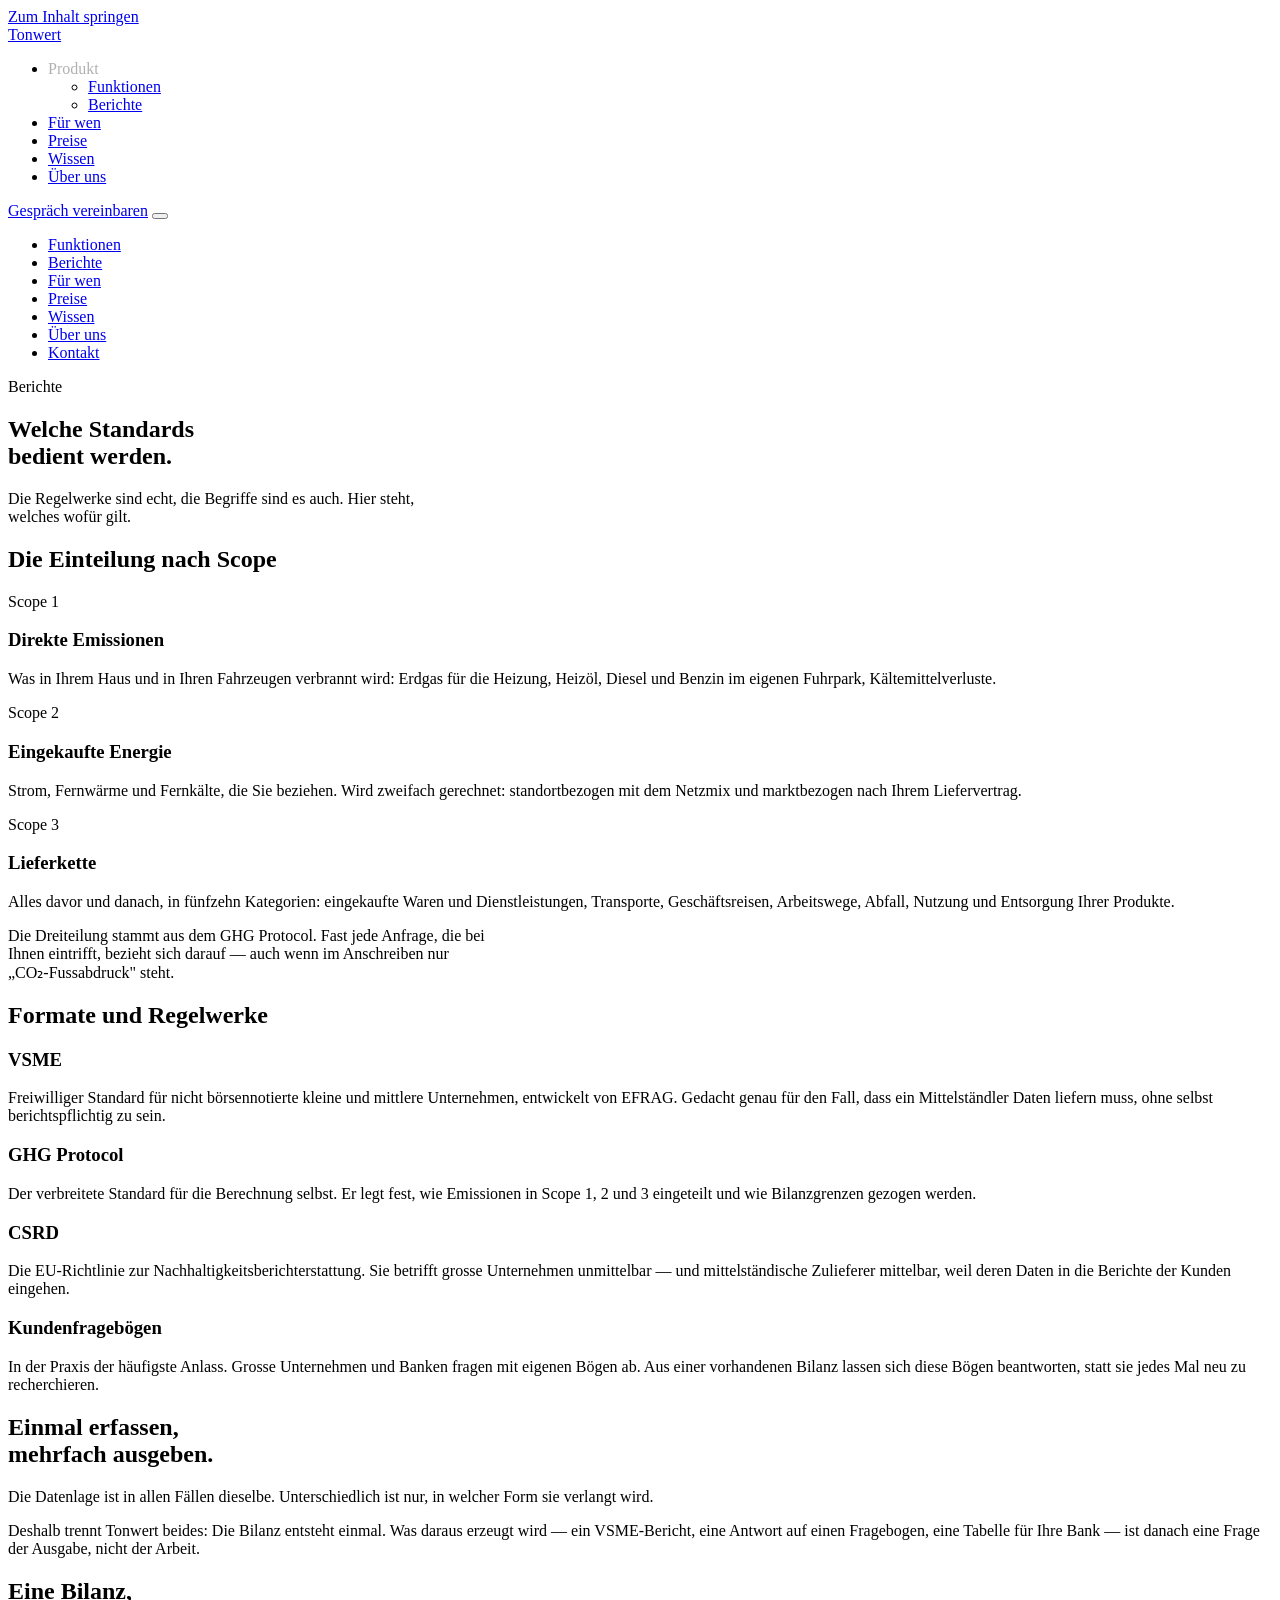
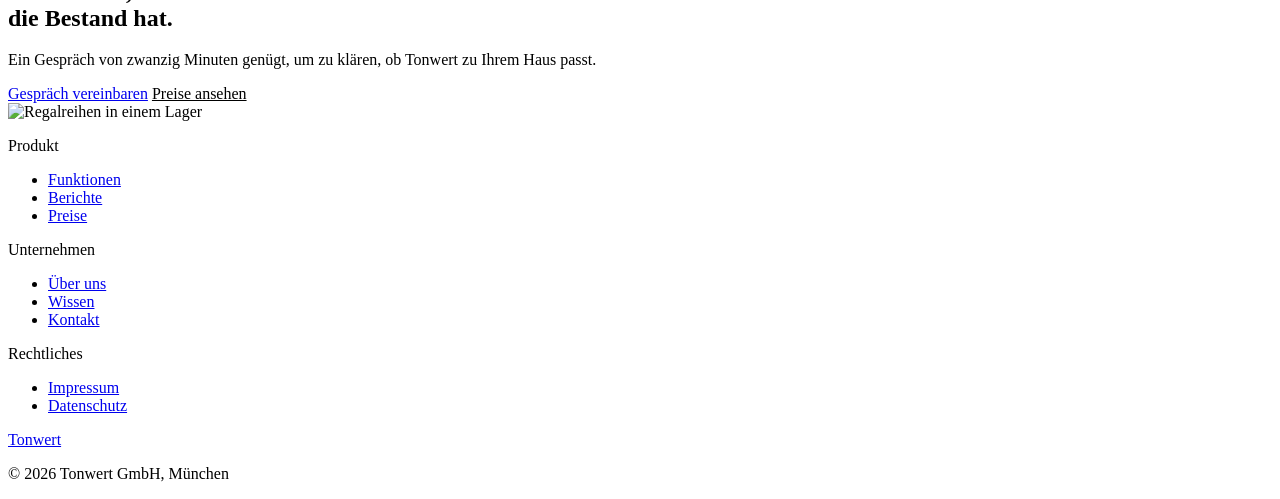
==== commit 52d64af2: "Basis-Pfad /Tonwert fuer GitHub Pages setzen Ein Projekt-Repo liegt auf Pages unter /<Repo-Name>/, n" ====
--- a/berichte/index.html
+++ b/berichte/index.html
@@ -6,26 +6,26 @@
 <meta name="robots" content="noindex, nofollow">
 <title>Berichte — Tonwert</title>
 <meta name="description" content="VSME, GHG Protocol, CSRD und Kundenfragebögen: welcher Standard wofür gilt.">
-<link rel="preload" href="/fonts/inter.woff2" as="font" type="font/woff2" crossorigin>
-<link rel="stylesheet" href="/stil.css">
+<link rel="preload" href="/Tonwert/fonts/inter.woff2" as="font" type="font/woff2" crossorigin>
+<link rel="stylesheet" href="/Tonwert/stil.css">
 <script>document.documentElement.className+=" js"</script>
 </head>
 <body>
 <a class="sprungmarke t-caption" href="#inhalt">Zum Inhalt springen</a>
 <header class="kopf kopf--oben">
   <div class="kopf__reihe">
-    <a class="kopf__marke" href="/">Tonwert</a>
+    <a class="kopf__marke" href="/Tonwert/">Tonwert</a>
     <nav aria-label="Hauptnavigation">
       <ul class="kopf__liste">
         <li class="auswahlfeld">
           <span class="kopf__verweis t-caption" style="opacity:.3">Produkt</span>
-          <div class="auswahl"><ul class="auswahl__liste"><li><a class="auswahl__verweis t-caption" href="/funktionen/">Funktionen</a></li><li><a class="auswahl__verweis t-caption" href="/berichte/" aria-current="page">Berichte</a></li></ul></div>
+          <div class="auswahl"><ul class="auswahl__liste"><li><a class="auswahl__verweis t-caption" href="/Tonwert/funktionen/">Funktionen</a></li><li><a class="auswahl__verweis t-caption" href="/Tonwert/berichte/" aria-current="page">Berichte</a></li></ul></div>
         </li>
-        <li><a class="kopf__verweis t-caption" href="/fuer-wen/">Für wen</a></li><li><a class="kopf__verweis t-caption" href="/preise/">Preise</a></li><li><a class="kopf__verweis t-caption" href="/wissen/">Wissen</a></li><li><a class="kopf__verweis t-caption" href="/ueber-uns/">Über uns</a></li>
+        <li><a class="kopf__verweis t-caption" href="/Tonwert/fuer-wen/">Für wen</a></li><li><a class="kopf__verweis t-caption" href="/Tonwert/preise/">Preise</a></li><li><a class="kopf__verweis t-caption" href="/Tonwert/wissen/">Wissen</a></li><li><a class="kopf__verweis t-caption" href="/Tonwert/ueber-uns/">Über uns</a></li>
       </ul>
     </nav>
     <div class="kopf__rechts">
-      <a class="knopf knopf--voll t-caption" href="/kontakt/">Gespräch vereinbaren</a>
+      <a class="knopf knopf--voll t-caption" href="/Tonwert/kontakt/">Gespräch vereinbaren</a>
       <button class="brenner" type="button" aria-expanded="false" aria-label="Menü">
         <span class="brenner__strich"></span><span class="brenner__strich"></span><span class="brenner__strich"></span>
       </button>
@@ -35,8 +35,8 @@
 <div class="blende" data-auf="nein">
   <nav aria-label="Menü">
     <ul class="blende__liste">
-      <li class="blende__punkt"><a class="t-subheading" href="/funktionen/">Funktionen</a></li><li class="blende__punkt"><a class="t-subheading" href="/berichte/">Berichte</a></li><li class="blende__punkt"><a class="t-subheading" href="/fuer-wen/">Für wen</a></li><li class="blende__punkt"><a class="t-subheading" href="/preise/">Preise</a></li><li class="blende__punkt"><a class="t-subheading" href="/wissen/">Wissen</a></li><li class="blende__punkt"><a class="t-subheading" href="/ueber-uns/">Über uns</a></li>
-      <li class="blende__punkt"><a class="t-subheading" href="/kontakt/">Kontakt</a></li>
+      <li class="blende__punkt"><a class="t-subheading" href="/Tonwert/funktionen/">Funktionen</a></li><li class="blende__punkt"><a class="t-subheading" href="/Tonwert/berichte/">Berichte</a></li><li class="blende__punkt"><a class="t-subheading" href="/Tonwert/fuer-wen/">Für wen</a></li><li class="blende__punkt"><a class="t-subheading" href="/Tonwert/preise/">Preise</a></li><li class="blende__punkt"><a class="t-subheading" href="/Tonwert/wissen/">Wissen</a></li><li class="blende__punkt"><a class="t-subheading" href="/Tonwert/ueber-uns/">Über uns</a></li>
+      <li class="blende__punkt"><a class="t-subheading" href="/Tonwert/kontakt/">Kontakt</a></li>
     </ul>
   </nav>
 </div>
@@ -95,22 +95,22 @@
         <p class="t-body gedaempft einzug spalte-schmal">Ein Gespräch von zwanzig Minuten
           genügt, um zu klären, ob Tonwert zu Ihrem Haus passt.</p>
         <div class="knopfreihe einzug">
-          <a class="knopf knopf--hell t-caption" href="/kontakt/">Gespräch vereinbaren</a>
-          <a class="knopf knopf--rand t-caption" style="color:var(--papier);border-color:rgba(255,255,255,.4)" href="/preise/">Preise ansehen</a>
+          <a class="knopf knopf--hell t-caption" href="/Tonwert/kontakt/">Gespräch vereinbaren</a>
+          <a class="knopf knopf--rand t-caption" style="color:var(--papier);border-color:rgba(255,255,255,.4)" href="/Tonwert/preise/">Preise ansehen</a>
         </div>
       </div>
       <div class="fuss__bildfeld scheinfeld einzug einzug--seitlich">
         <span class="schein" aria-hidden="true"></span>
-        <div class="bildrahmen "><img src="/bilder/fuss-1800.webp" srcset="/bilder/fuss-600.webp 600w, /bilder/fuss-1200.webp 1200w, /bilder/fuss-1800.webp 1800w" sizes="(min-width:1000px) 44vw, 100vw" alt="Regalreihen in einem Lager" loading="lazy" decoding="async"></div>
+        <div class="bildrahmen "><img src="/Tonwert/bilder/fuss-1800.webp" srcset="/Tonwert/bilder/fuss-600.webp 600w, /Tonwert/bilder/fuss-1200.webp 1200w, /Tonwert/bilder/fuss-1800.webp 1800w" sizes="(min-width:1000px) 44vw, 100vw" alt="Regalreihen in einem Lager" loading="lazy" decoding="async"></div>
       </div>
     </div>
-    <div class="fuss__spalten"><div><p class="fuss__titel t-caption">Produkt</p><ul class="fuss__liste"><li><a class="fuss__verweis t-caption" href="/funktionen/">Funktionen</a></li><li><a class="fuss__verweis t-caption" href="/berichte/">Berichte</a></li><li><a class="fuss__verweis t-caption" href="/preise/">Preise</a></li></ul></div><div><p class="fuss__titel t-caption">Unternehmen</p><ul class="fuss__liste"><li><a class="fuss__verweis t-caption" href="/ueber-uns/">Über uns</a></li><li><a class="fuss__verweis t-caption" href="/wissen/">Wissen</a></li><li><a class="fuss__verweis t-caption" href="/kontakt/">Kontakt</a></li></ul></div><div><p class="fuss__titel t-caption">Rechtliches</p><ul class="fuss__liste"><li><a class="fuss__verweis t-caption" href="/impressum/">Impressum</a></li><li><a class="fuss__verweis t-caption" href="/datenschutz/">Datenschutz</a></li></ul></div></div>
+    <div class="fuss__spalten"><div><p class="fuss__titel t-caption">Produkt</p><ul class="fuss__liste"><li><a class="fuss__verweis t-caption" href="/Tonwert/funktionen/">Funktionen</a></li><li><a class="fuss__verweis t-caption" href="/Tonwert/berichte/">Berichte</a></li><li><a class="fuss__verweis t-caption" href="/Tonwert/preise/">Preise</a></li></ul></div><div><p class="fuss__titel t-caption">Unternehmen</p><ul class="fuss__liste"><li><a class="fuss__verweis t-caption" href="/Tonwert/ueber-uns/">Über uns</a></li><li><a class="fuss__verweis t-caption" href="/Tonwert/wissen/">Wissen</a></li><li><a class="fuss__verweis t-caption" href="/Tonwert/kontakt/">Kontakt</a></li></ul></div><div><p class="fuss__titel t-caption">Rechtliches</p><ul class="fuss__liste"><li><a class="fuss__verweis t-caption" href="/Tonwert/impressum/">Impressum</a></li><li><a class="fuss__verweis t-caption" href="/Tonwert/datenschutz/">Datenschutz</a></li></ul></div></div>
     <div class="fuss__unten t-caption">
-      <a class="fuss__marke kopf__marke" href="/">Tonwert</a>
+      <a class="fuss__marke kopf__marke" href="/Tonwert/">Tonwert</a>
       <p>© 2026 Tonwert GmbH, München</p>
     </div>
   </div>
 </footer>
-<script src="/bewegung.js" defer></script>
+<script src="/Tonwert/bewegung.js" defer></script>
 </body>
 </html>
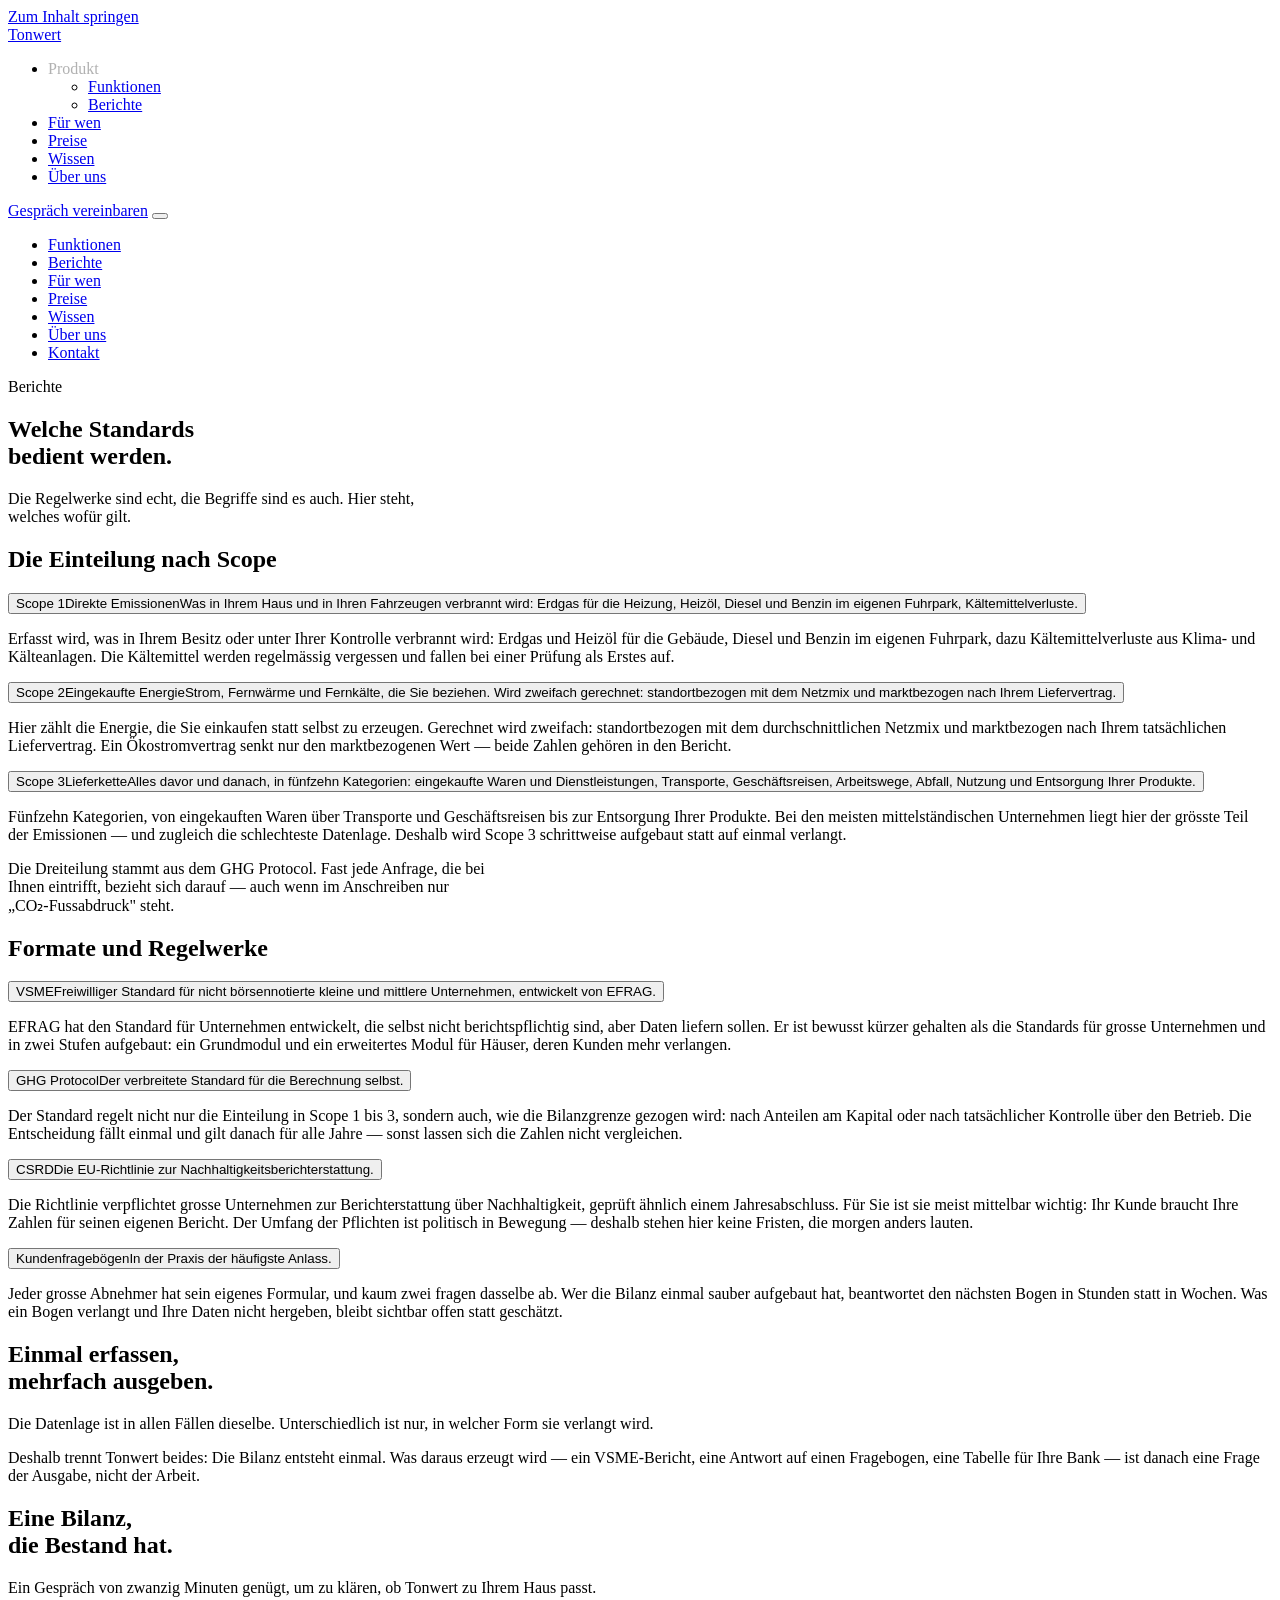
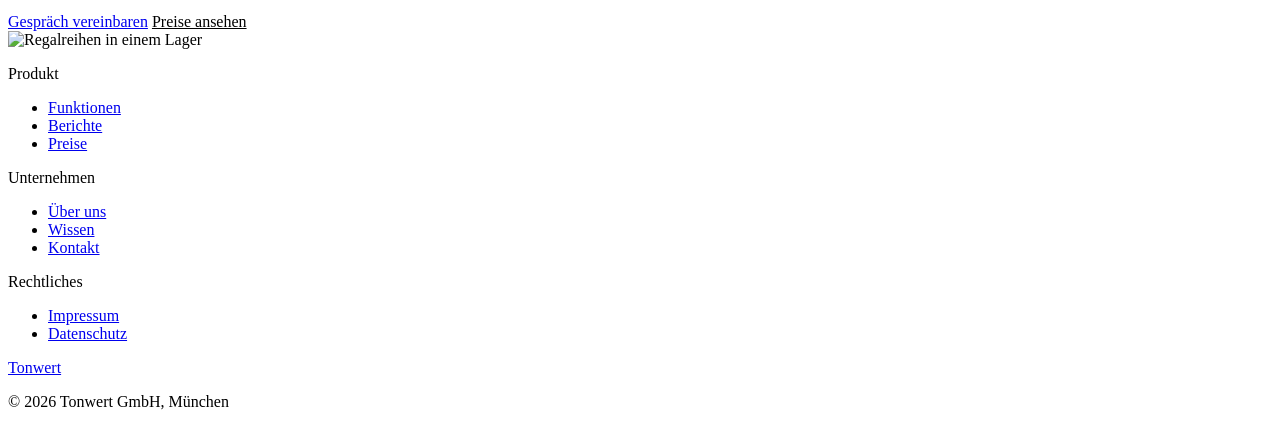
==== commit 28f9e462: "Kaestchen auf allen Seiten aufklappbar und interaktiv Sechs Raster umgestellt: "Und was nicht" (Funk" ====
--- a/berichte/index.html
+++ b/berichte/index.html
@@ -51,16 +51,7 @@
 <section class="abschnitt einzugsfeld">
   <div class="huelle stapeln stapeln--weit">
     <h2 class="t-heading-sm einzug einzug--titel">Die Einteilung nach Scope</h2>
-    <div class="gitter gitter--3"><article class="karte karte--nebel einzug einzug--reihe s1">
-      <p class="t-caption gedaempft">Scope 1</p>
-      <h3 class="t-subheading">Direkte Emissionen</h3>
-      <p class="t-caption gedaempft">Was in Ihrem Haus und in Ihren Fahrzeugen verbrannt wird: Erdgas für die Heizung, Heizöl, Diesel und Benzin im eigenen Fuhrpark, Kältemittelverluste.</p></article><article class="karte karte--nebel einzug einzug--reihe s2">
-      <p class="t-caption gedaempft">Scope 2</p>
-      <h3 class="t-subheading">Eingekaufte Energie</h3>
-      <p class="t-caption gedaempft">Strom, Fernwärme und Fernkälte, die Sie beziehen. Wird zweifach gerechnet: standortbezogen mit dem Netzmix und marktbezogen nach Ihrem Liefervertrag.</p></article><article class="karte karte--nebel einzug einzug--reihe s3">
-      <p class="t-caption gedaempft">Scope 3</p>
-      <h3 class="t-subheading">Lieferkette</h3>
-      <p class="t-caption gedaempft">Alles davor und danach, in fünfzehn Kategorien: eingekaufte Waren und Dienstleistungen, Transporte, Geschäftsreisen, Arbeitswege, Abfall, Nutzung und Entsorgung Ihrer Produkte.</p></article></div>
+    <ul class="gitter gitter--3" style="list-style:none;margin:0;padding:0"><li class="karte karte--nebel merkmal klappe einzug einzug--reihe s1"><button class="klappe__kopf" type="button"><span class="merkmal__text"><span class="t-caption gedaempft">Scope 1</span><span class="t-subheading">Direkte Emissionen</span><span class="t-caption gedaempft">Was in Ihrem Haus und in Ihren Fahrzeugen verbrannt wird: Erdgas für die Heizung, Heizöl, Diesel und Benzin im eigenen Fuhrpark, Kältemittelverluste.</span></span><span class="merkmal__zeichen" aria-hidden="true"></span></button><div class="klappe__koerper"><div class="klappe__innen"><p class="t-caption gedaempft">Erfasst wird, was in Ihrem Besitz oder unter Ihrer Kontrolle verbrannt wird: Erdgas und Heizöl für die Gebäude, Diesel und Benzin im eigenen Fuhrpark, dazu Kältemittelverluste aus Klima- und Kälteanlagen. Die Kältemittel werden regelmässig vergessen und fallen bei einer Prüfung als Erstes auf.</p></div></div></li><li class="karte karte--nebel merkmal klappe einzug einzug--reihe s2"><button class="klappe__kopf" type="button"><span class="merkmal__text"><span class="t-caption gedaempft">Scope 2</span><span class="t-subheading">Eingekaufte Energie</span><span class="t-caption gedaempft">Strom, Fernwärme und Fernkälte, die Sie beziehen. Wird zweifach gerechnet: standortbezogen mit dem Netzmix und marktbezogen nach Ihrem Liefervertrag.</span></span><span class="merkmal__zeichen" aria-hidden="true"></span></button><div class="klappe__koerper"><div class="klappe__innen"><p class="t-caption gedaempft">Hier zählt die Energie, die Sie einkaufen statt selbst zu erzeugen. Gerechnet wird zweifach: standortbezogen mit dem durchschnittlichen Netzmix und marktbezogen nach Ihrem tatsächlichen Liefervertrag. Ein Ökostromvertrag senkt nur den marktbezogenen Wert — beide Zahlen gehören in den Bericht.</p></div></div></li><li class="karte karte--nebel merkmal klappe einzug einzug--reihe s3"><button class="klappe__kopf" type="button"><span class="merkmal__text"><span class="t-caption gedaempft">Scope 3</span><span class="t-subheading">Lieferkette</span><span class="t-caption gedaempft">Alles davor und danach, in fünfzehn Kategorien: eingekaufte Waren und Dienstleistungen, Transporte, Geschäftsreisen, Arbeitswege, Abfall, Nutzung und Entsorgung Ihrer Produkte.</span></span><span class="merkmal__zeichen" aria-hidden="true"></span></button><div class="klappe__koerper"><div class="klappe__innen"><p class="t-caption gedaempft">Fünfzehn Kategorien, von eingekauften Waren über Transporte und Geschäftsreisen bis zur Entsorgung Ihrer Produkte. Bei den meisten mittelständischen Unternehmen liegt hier der grösste Teil der Emissionen — und zugleich die schlechteste Datenlage. Deshalb wird Scope 3 schrittweise aufgebaut statt auf einmal verlangt.</p></div></div></li></ul>
     <p class="t-caption gedaempft einzug" style="max-width:60ch">Die Dreiteilung stammt aus dem
       GHG Protocol. Fast jede Anfrage, die bei Ihnen eintrifft, bezieht sich darauf — auch wenn
       im Anschreiben nur „CO₂-Fussabdruck" steht.</p>
@@ -70,7 +61,7 @@
 <section class="abschnitt abschnitt--nebel einzugsfeld">
   <div class="huelle stapeln stapeln--weit">
     <h2 class="t-heading einzug einzug--titel">Formate und Regelwerke</h2>
-    <div class="gitter gitter--2"><article class="karte einzug einzug--reihe s1"><h3 class="t-subheading">VSME</h3><p class="t-caption gedaempft">Freiwilliger Standard für nicht börsennotierte kleine und mittlere Unternehmen, entwickelt von EFRAG. Gedacht genau für den Fall, dass ein Mittelständler Daten liefern muss, ohne selbst berichtspflichtig zu sein.</p></article><article class="karte einzug einzug--reihe s2"><h3 class="t-subheading">GHG Protocol</h3><p class="t-caption gedaempft">Der verbreitete Standard für die Berechnung selbst. Er legt fest, wie Emissionen in Scope 1, 2 und 3 eingeteilt und wie Bilanzgrenzen gezogen werden.</p></article><article class="karte einzug einzug--reihe s3"><h3 class="t-subheading">CSRD</h3><p class="t-caption gedaempft">Die EU-Richtlinie zur Nachhaltigkeitsberichterstattung. Sie betrifft grosse Unternehmen unmittelbar — und mittelständische Zulieferer mittelbar, weil deren Daten in die Berichte der Kunden eingehen.</p></article><article class="karte einzug einzug--reihe s4"><h3 class="t-subheading">Kundenfragebögen</h3><p class="t-caption gedaempft">In der Praxis der häufigste Anlass. Grosse Unternehmen und Banken fragen mit eigenen Bögen ab. Aus einer vorhandenen Bilanz lassen sich diese Bögen beantworten, statt sie jedes Mal neu zu recherchieren.</p></article></div>
+    <ul class="gitter gitter--2" style="list-style:none;margin:0;padding:0"><li class="karte  merkmal klappe einzug einzug--reihe s1"><button class="klappe__kopf" type="button"><span class="merkmal__text"><span class="t-subheading">VSME</span><span class="t-caption gedaempft">Freiwilliger Standard für nicht börsennotierte kleine und mittlere Unternehmen, entwickelt von EFRAG.</span></span><span class="merkmal__zeichen" aria-hidden="true"></span></button><div class="klappe__koerper"><div class="klappe__innen"><p class="t-caption gedaempft">EFRAG hat den Standard für Unternehmen entwickelt, die selbst nicht berichtspflichtig sind, aber Daten liefern sollen. Er ist bewusst kürzer gehalten als die Standards für grosse Unternehmen und in zwei Stufen aufgebaut: ein Grundmodul und ein erweitertes Modul für Häuser, deren Kunden mehr verlangen.</p></div></div></li><li class="karte  merkmal klappe einzug einzug--reihe s2"><button class="klappe__kopf" type="button"><span class="merkmal__text"><span class="t-subheading">GHG Protocol</span><span class="t-caption gedaempft">Der verbreitete Standard für die Berechnung selbst.</span></span><span class="merkmal__zeichen" aria-hidden="true"></span></button><div class="klappe__koerper"><div class="klappe__innen"><p class="t-caption gedaempft">Der Standard regelt nicht nur die Einteilung in Scope 1 bis 3, sondern auch, wie die Bilanzgrenze gezogen wird: nach Anteilen am Kapital oder nach tatsächlicher Kontrolle über den Betrieb. Die Entscheidung fällt einmal und gilt danach für alle Jahre — sonst lassen sich die Zahlen nicht vergleichen.</p></div></div></li><li class="karte  merkmal klappe einzug einzug--reihe s3"><button class="klappe__kopf" type="button"><span class="merkmal__text"><span class="t-subheading">CSRD</span><span class="t-caption gedaempft">Die EU-Richtlinie zur Nachhaltigkeitsberichterstattung.</span></span><span class="merkmal__zeichen" aria-hidden="true"></span></button><div class="klappe__koerper"><div class="klappe__innen"><p class="t-caption gedaempft">Die Richtlinie verpflichtet grosse Unternehmen zur Berichterstattung über Nachhaltigkeit, geprüft ähnlich einem Jahresabschluss. Für Sie ist sie meist mittelbar wichtig: Ihr Kunde braucht Ihre Zahlen für seinen eigenen Bericht. Der Umfang der Pflichten ist politisch in Bewegung — deshalb stehen hier keine Fristen, die morgen anders lauten.</p></div></div></li><li class="karte  merkmal klappe einzug einzug--reihe s4"><button class="klappe__kopf" type="button"><span class="merkmal__text"><span class="t-subheading">Kundenfragebögen</span><span class="t-caption gedaempft">In der Praxis der häufigste Anlass.</span></span><span class="merkmal__zeichen" aria-hidden="true"></span></button><div class="klappe__koerper"><div class="klappe__innen"><p class="t-caption gedaempft">Jeder grosse Abnehmer hat sein eigenes Formular, und kaum zwei fragen dasselbe ab. Wer die Bilanz einmal sauber aufgebaut hat, beantwortet den nächsten Bogen in Stunden statt in Wochen. Was ein Bogen verlangt und Ihre Daten nicht hergeben, bleibt sichtbar offen statt geschätzt.</p></div></div></li></ul>
   </div>
 </section>
 
